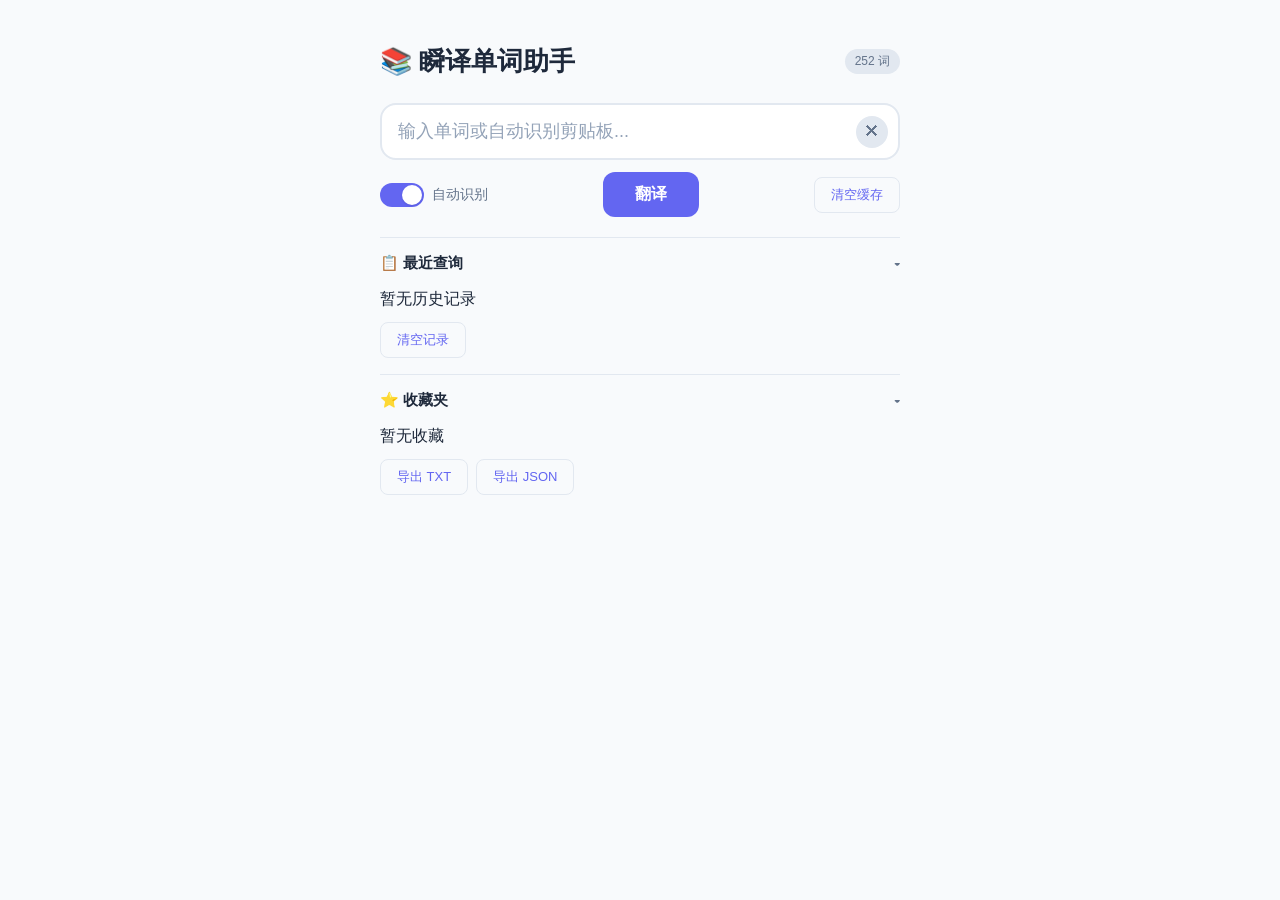
==== word-translator/index.html @ 7c5ebbf1 "重命名文件夹为 word-translator" ====
<!DOCTYPE html>
<html lang="zh-CN">
<head>
    <meta charset="UTF-8">
    <meta name="viewport" content="width=device-width, initial-scale=1.0, user-scalable=no">
    <meta name="apple-mobile-web-app-capable" content="yes">
    <meta name="apple-mobile-web-app-status-bar-style" content="default">
    <title>瞬译单词助手</title>
    <link rel="stylesheet" href="css/style.css">
</head>
<body>
    <div class="app">
        <header class="app-header">
            <h1>📚 瞬译单词助手</h1>
            <span class="dict-count" id="dict-count"></span>
        </header>

        <section class="search-area">
            <div class="input-wrapper">
                <input type="text" id="word-input" placeholder="输入单词或自动识别剪贴板..." autocomplete="off" autocapitalize="off">
                <button id="clear-btn" class="clear-btn" aria-label="清除">✕</button>
            </div>
            <div class="search-actions">
                <label class="clipboard-toggle">
                    <input type="checkbox" id="clipboard-check" checked>
                    <span class="toggle-track"></span>
                    <span class="toggle-label">自动识别</span>
                </label>
                <button id="search-btn" class="btn-primary">翻译</button>
                <button id="clear-cache-btn" class="btn-text" title="清除所有翻译缓存">清空缓存</button>
            </div>
        </section>

        <section id="card-section" class="card-section hidden">
            <div class="word-card" id="word-card">
                <div class="card-header">
                    <div class="word-main">
                        <h2 id="card-word"></h2>
                        <span id="card-level" class="level-tag"></span>
                    </div>
                    <button id="fav-btn" class="fav-btn" title="收藏">☆</button>
                </div>

                <div class="card-phonetic" id="card-phonetic"></div>

                <div class="card-translation">
                    <span id="card-pos" class="pos-tag"></span>
                    <span id="card-meaning"></span>
                </div>

                <div id="card-roots" class="card-roots hidden">
                    <div id="roots-content"></div>
                </div>

                <div id="card-example" class="card-example hidden">
                    <div class="section-title">📖 例句</div>
                    <div id="example-content"></div>
                </div>

                <div class="card-footer">
                    <span id="source-tag" class="source-tag"></span>
                </div>
            </div>
        </section>

        <section class="history-section">
            <button class="collapse-btn" id="history-toggle">
                <span>📋 最近查询</span>
                <span class="collapse-arrow">▾</span>
            </button>
            <div id="history-panel" class="collapse-panel">
                <div id="history-list" class="tag-list"></div>
                <button id="clear-history" class="btn-text">清空记录</button>
            </div>
        </section>

        <section class="fav-section">
            <button class="collapse-btn" id="fav-toggle">
                <span>⭐ 收藏夹</span>
                <span class="collapse-arrow">▾</span>
            </button>
            <div id="fav-panel" class="collapse-panel">
                <div id="fav-list" class="tag-list"></div>
                <div class="fav-actions">
                    <button id="export-txt" class="btn-text">导出 TXT</button>
                    <button id="export-json" class="btn-text">导出 JSON</button>
                </div>
            </div>
        </section>
    </div>

    <div id="toast" class="toast hidden"></div>

    <script src="js/dict.js?v=4"></script>
    <script src="js/api.js?v=4"></script>
    <script src="js/cache.js?v=4"></script>
    <script src="js/llm.js?v=4"></script>
    <script src="js/app.js?v=4"></script>
</body>
</html>
---- word-translator/css/style.css ----
* {
    margin: 0;
    padding: 0;
    box-sizing: border-box;
}

:root {
    --primary: #6366f1;
    --primary-light: #818cf8;
    --primary-dark: #4f46e5;
    --bg: #f8fafc;
    --card-bg: #ffffff;
    --text: #1e293b;
    --text-secondary: #64748b;
    --border: #e2e8f0;
    --success: #10b981;
    --warning: #f59e0b;
    --danger: #ef4444;
    --radius: 16px;
    --shadow: 0 1px 3px rgba(0,0,0,0.06), 0 1px 2px rgba(0,0,0,0.04);
    --shadow-lg: 0 10px 25px rgba(0,0,0,0.08);
}

body {
    font-family: -apple-system, BlinkMacSystemFont, 'Segoe UI', 'PingFang SC', 'Hiragino Sans GB', 'Microsoft YaHei', sans-serif;
    background: var(--bg);
    color: var(--text);
    min-height: 100vh;
    -webkit-font-smoothing: antialiased;
}

.app {
    max-width: 520px;
    margin: 0 auto;
    padding: 20px 16px 40px;
    min-height: 100vh;
}

.app-header {
    display: flex;
    justify-content: space-between;
    align-items: center;
    padding: 20px 0 24px;
}

.app-header h1 {
    font-size: 22px;
    font-weight: 700;
    color: var(--text);
}

.dict-count {
    font-size: 12px;
    color: var(--text-secondary);
    background: var(--border);
    padding: 4px 10px;
    border-radius: 20px;
}

.search-area {
    margin-bottom: 20px;
}

.input-wrapper {
    position: relative;
    margin-bottom: 12px;
}

#word-input {
    width: 100%;
    padding: 16px 48px 16px 16px;
    font-size: 18px;
    border: 2px solid var(--border);
    border-radius: var(--radius);
    background: var(--card-bg);
    outline: none;
    transition: border-color 0.2s, box-shadow 0.2s;
    color: var(--text);
}

#word-input:focus {
    border-color: var(--primary);
    box-shadow: 0 0 0 3px rgba(99, 102, 241, 0.1);
}

#word-input::placeholder {
    color: #94a3b8;
}

.clear-btn {
    position: absolute;
    right: 12px;
    top: 50%;
    transform: translateY(-50%);
    width: 32px;
    height: 32px;
    border-radius: 50%;
    border: none;
    background: var(--border);
    color: var(--text-secondary);
    font-size: 16px;
    cursor: pointer;
    display: flex;
    align-items: center;
    justify-content: center;
    transition: background 0.2s;
}

.clear-btn:hover {
    background: #cbd5e1;
}

.search-actions {
    display: flex;
    justify-content: space-between;
    align-items: center;
}

.clipboard-toggle {
    display: flex;
    align-items: center;
    gap: 8px;
    cursor: pointer;
    user-select: none;
}

.clipboard-toggle input {
    display: none;
}

.toggle-track {
    width: 44px;
    height: 24px;
    border-radius: 24px;
    background: #cbd5e1;
    position: relative;
    transition: background 0.3s;
}

.toggle-track::after {
    content: '';
    position: absolute;
    left: 2px;
    top: 2px;
    width: 20px;
    height: 20px;
    border-radius: 50%;
    background: white;
    transition: transform 0.3s;
    box-shadow: var(--shadow);
}

.clipboard-toggle input:checked + .toggle-track {
    background: var(--primary);
}

.clipboard-toggle input:checked + .toggle-track::after {
    transform: translateX(20px);
}

.toggle-label {
    font-size: 14px;
    color: var(--text-secondary);
}

.btn-primary {
    padding: 12px 32px;
    font-size: 16px;
    font-weight: 600;
    color: white;
    background: var(--primary);
    border: none;
    border-radius: 12px;
    cursor: pointer;
    transition: background 0.2s, transform 0.1s;
}

.btn-primary:active {
    background: var(--primary-dark);
    transform: scale(0.97);
}

.card-section {
    margin-bottom: 20px;
}

.card-section.hidden {
    display: none;
}

.word-card {
    background: var(--card-bg);
    border-radius: var(--radius);
    padding: 24px;
    box-shadow: var(--shadow-lg);
    position: relative;
    overflow: hidden;
}

.word-card::before {
    content: '';
    position: absolute;
    top: 0;
    left: 0;
    right: 0;
    height: 4px;
    background: linear-gradient(90deg, var(--primary), var(--primary-light));
}

.card-header {
    display: flex;
    justify-content: space-between;
    align-items: flex-start;
    margin-bottom: 8px;
}

.word-main {
    display: flex;
    align-items: center;
    gap: 10px;
    flex-wrap: wrap;
}

.card-header h2 {
    font-size: 28px;
    font-weight: 700;
    color: var(--text);
}

.level-tag {
    font-size: 11px;
    padding: 3px 8px;
    border-radius: 10px;
    background: #e0e7ff;
    color: var(--primary);
    font-weight: 600;
}

.level-tag:empty {
    display: none;
}

.fav-btn {
    font-size: 28px;
    border: none;
    background: none;
    cursor: pointer;
    color: #cbd5e1;
    transition: color 0.2s, transform 0.2s;
    padding: 4px;
    line-height: 1;
}

.fav-btn.on {
    color: #f59e0b;
    transform: scale(1.15);
}

.card-phonetic {
    font-size: 16px;
    color: var(--text-secondary);
    margin-bottom: 16px;
    font-family: 'Courier New', monospace;
}

.card-phonetic:empty {
    display: none;
}

.card-translation {
    display: flex;
    align-items: flex-start;
    gap: 8px;
    margin-bottom: 20px;
}

.pos-tag {
    display: inline-block;
    padding: 3px 8px;
    font-size: 13px;
    font-weight: 600;
    background: #f0fdf4;
    color: var(--success);
    border-radius: 6px;
    flex-shrink: 0;
}

.pos-tag:empty {
    display: none;
}

#card-meaning {
    font-size: 20px;
    font-weight: 500;
    color: var(--text);
    line-height: 1.5;
}

.card-roots {
    background: #fefce8;
    border-radius: 12px;
    padding: 16px;
    margin-bottom: 16px;
}

.card-roots.hidden {
    display: none;
}

.section-title {
    font-size: 14px;
    font-weight: 600;
    color: var(--text);
    margin-bottom: 8px;
}

.roots-flow {
    display: flex;
    flex-wrap: wrap;
    align-items: center;
    gap: 6px;
    margin-bottom: 8px;
}

.root-item {
    display: inline-flex;
    flex-direction: column;
    align-items: center;
    padding: 6px 12px;
    background: white;
    border-radius: 8px;
    border: 1px solid #fde68a;
}

.root-part {
    font-size: 15px;
    font-weight: 700;
    color: var(--primary);
}

.root-meaning {
    font-size: 11px;
    color: var(--text-secondary);
}

.root-plus {
    color: #f59e0b;
    font-weight: 700;
    font-size: 14px;
}

.root-arrow {
    color: var(--primary);
    font-weight: 700;
    font-size: 14px;
}

.roots-memory {
    font-size: 14px;
    color: #92400e;
    line-height: 1.6;
    font-style: italic;
}

.card-example {
    margin-bottom: 16px;
}

.card-example.hidden {
    display: none;
}

.example-en {
    font-size: 15px;
    color: var(--text);
    margin-bottom: 4px;
    padding-left: 12px;
    border-left: 3px solid var(--primary);
}

.example-cn {
    font-size: 14px;
    color: var(--text-secondary);
    padding-left: 12px;
    border-left: 3px solid transparent;
}

.card-footer {
    display: flex;
    justify-content: flex-end;
    padding-top: 12px;
    border-top: 1px solid var(--border);
}

.source-tag {
    font-size: 12px;
    padding: 3px 10px;
    border-radius: 10px;
    color: white;
}

.source-tag.local {
    background: var(--success);
}

.source-tag.cache {
    background: #6366f1;
}

.source-tag.llm {
    background: #f59e0b;
}

.source-tag:empty {
    display: none;
}

.collapse-btn {
    width: 100%;
    display: flex;
    justify-content: space-between;
    align-items: center;
    padding: 16px 0;
    background: none;
    border: none;
    border-top: 1px solid var(--border);
    font-size: 15px;
    font-weight: 600;
    color: var(--text);
    cursor: pointer;
}

.collapse-arrow {
    transition: transform 0.3s;
    font-size: 12px;
    color: var(--text-secondary);
}

.collapse-btn.collapsed .collapse-arrow {
    transform: rotate(-90deg);
}

.collapse-panel {
    padding-bottom: 16px;
}

.collapse-panel.hidden {
    display: none;
}

.tag-list {
    display: flex;
    flex-wrap: wrap;
    gap: 8px;
    margin-bottom: 12px;
}

.tag-item {
    padding: 8px 16px;
    background: var(--card-bg);
    border: 1px solid var(--border);
    border-radius: 20px;
    font-size: 14px;
    color: var(--text);
    cursor: pointer;
    transition: all 0.2s;
}

.tag-item:active {
    background: #e0e7ff;
    border-color: var(--primary);
}

.tag-item-empty {
    font-size: 14px;
    color: var(--text-secondary);
    padding: 8px 0;
}

.fav-actions {
    display: flex;
    gap: 8px;
}

.btn-text {
    padding: 8px 16px;
    font-size: 13px;
    color: var(--primary);
    background: none;
    border: 1px solid var(--border);
    border-radius: 8px;
    cursor: pointer;
    transition: background 0.2s;
}

.btn-text:active {
    background: #f1f5f9;
}

.toast {
    position: fixed;
    bottom: 80px;
    left: 50%;
    transform: translateX(-50%);
    background: #1e293b;
    color: white;
    padding: 12px 24px;
    border-radius: 12px;
    font-size: 14px;
    z-index: 1000;
    transition: opacity 0.3s, transform 0.3s;
    box-shadow: 0 10px 25px rgba(0,0,0,0.2);
}

.toast.hidden {
    opacity: 0;
    transform: translateX(-50%) translateY(10px);
    pointer-events: none;
}

@media (min-width: 520px) {
    .app {
        padding: 24px 0 40px;
    }

    .app-header h1 {
        font-size: 26px;
    }

    .card-header h2 {
        font-size: 32px;
    }
}
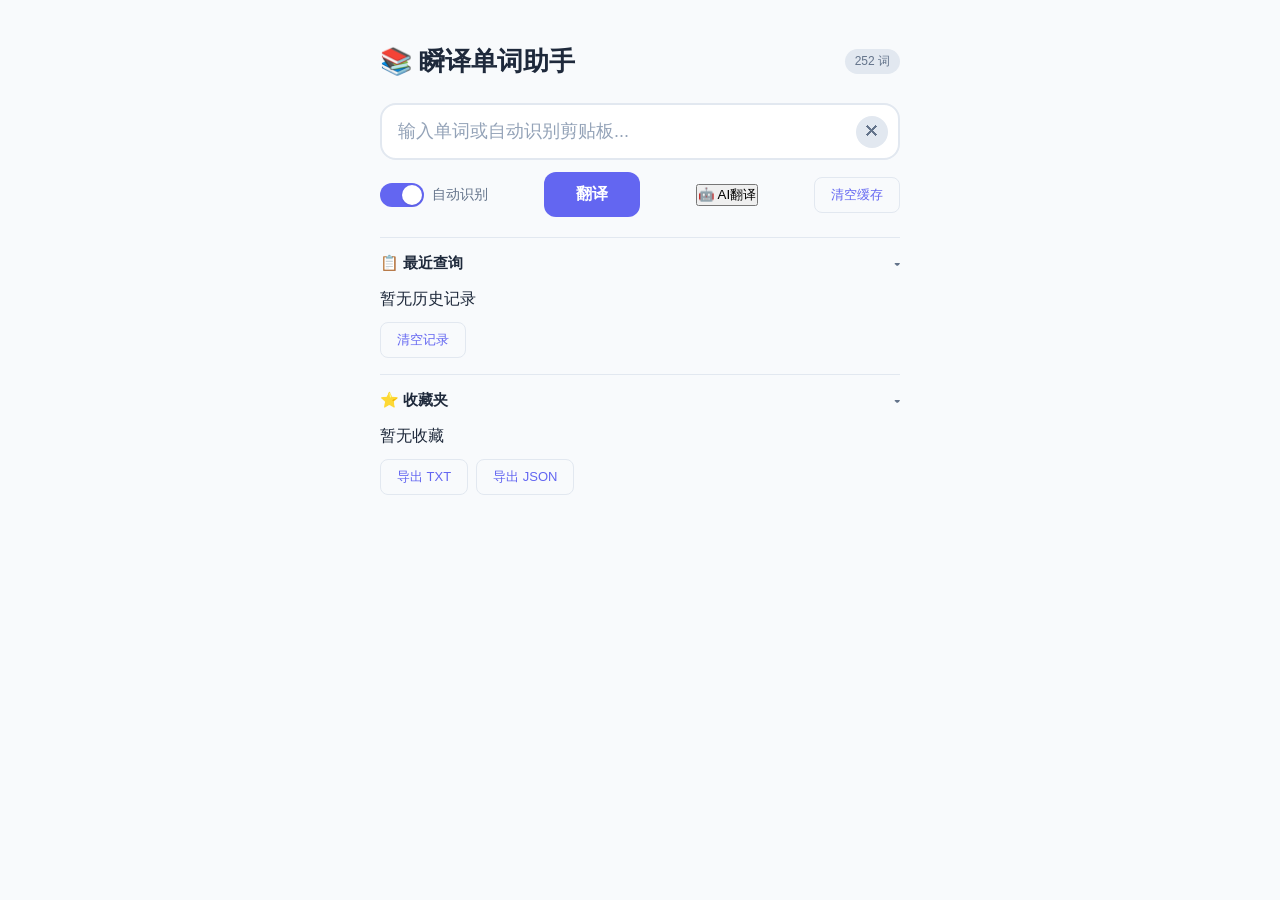
==== commit 52951efb: "Update index.html" ====
--- a/word-translator/index.html
+++ b/word-translator/index.html
@@ -20,13 +20,14 @@
                 <input type="text" id="word-input" placeholder="输入单词或自动识别剪贴板..." autocomplete="off" autocapitalize="off">
                 <button id="clear-btn" class="clear-btn" aria-label="清除">✕</button>
             </div>
-            <div class="search-actions">
+             <div class="search-actions">
                 <label class="clipboard-toggle">
                     <input type="checkbox" id="clipboard-check" checked>
                     <span class="toggle-track"></span>
                     <span class="toggle-label">自动识别</span>
                 </label>
                 <button id="search-btn" class="btn-primary">翻译</button>
+                <button id="ai-translate-btn" class="btn-ai" title="使用AI大模型翻译">🤖 AI翻译</button>
                 <button id="clear-cache-btn" class="btn-text" title="清除所有翻译缓存">清空缓存</button>
             </div>
         </section>
@@ -91,10 +92,10 @@
 
     <div id="toast" class="toast hidden"></div>
 
-    <script src="js/dict.js?v=4"></script>
-    <script src="js/api.js?v=4"></script>
-    <script src="js/cache.js?v=4"></script>
-    <script src="js/llm.js?v=4"></script>
-    <script src="js/app.js?v=4"></script>
+    <script src="js/dict.js"></script>
+    <script src="js/api.js"></script>
+    <script src="js/cache.js"></script>
+    <script src="js/llm.js"></script>
+    <script src="js/app.js"></script>
 </body>
-</html>+</html>
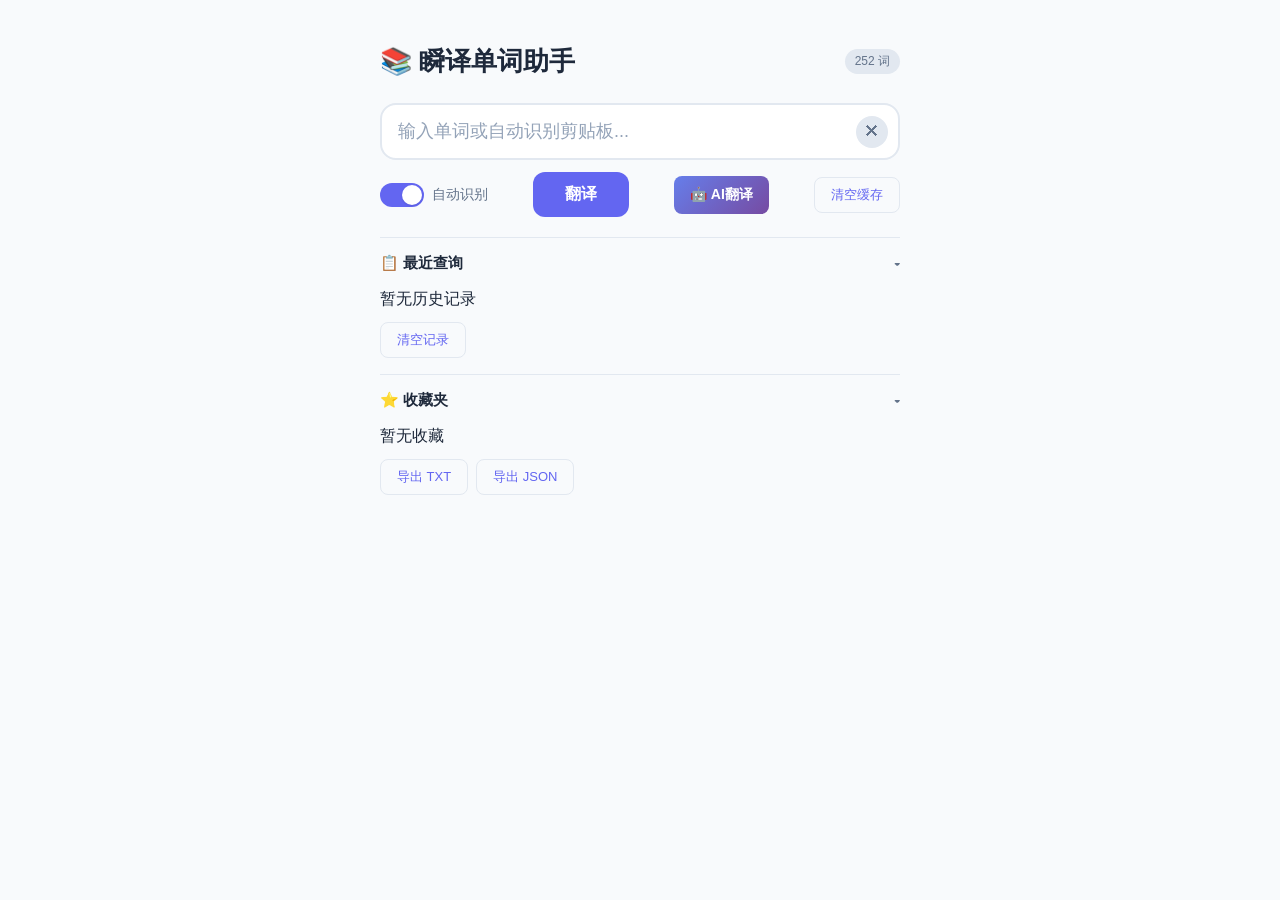
==== commit 0cc2af39: "Add versioning to script file references" ====
--- a/word-translator/index.html
+++ b/word-translator/index.html
@@ -92,10 +92,10 @@
 
     <div id="toast" class="toast hidden"></div>
 
-    <script src="js/dict.js"></script>
-    <script src="js/api.js"></script>
-    <script src="js/cache.js"></script>
-    <script src="js/llm.js"></script>
-    <script src="js/app.js"></script>
+  <script src="js/dict.js?v=6"></script>
+  <script src="js/api.js?v=6"></script>
+  <script src="js/cache.js?v=6"></script>
+  <script src="js/llm.js?v=6"></script>
+  <script src="js/app.js?v=6"></script>
 </body>
 </html>
--- a/word-translator/css/style.css
+++ b/word-translator/css/style.css
@@ -179,7 +179,32 @@
     background: var(--primary-dark);
     transform: scale(0.97);
 }
-
+.btn-ai {
+    padding: 10px 16px;
+    border: none;
+    border-radius: 8px;
+    background: linear-gradient(135deg, #667eea 0%, #764ba2 100%);
+    color: #fff;
+    font-size: 14px;
+    font-weight: 600;
+    cursor: pointer;
+    transition: all 0.2s;
+    white-space: nowrap;
+}
+
+.btn-ai:hover {
+    transform: translateY(-1px);
+    box-shadow: 0 4px 12px rgba(102, 126, 234, 0.4);
+}
+
+.btn-ai:active {
+    transform: translateY(0);
+}
+
+.btn-ai:disabled {
+    opacity: 0.6;
+    cursor: not-allowed;
+}
 .card-section {
     margin-bottom: 20px;
 }
@@ -530,4 +555,4 @@
     .card-header h2 {
         font-size: 32px;
     }
-}+}
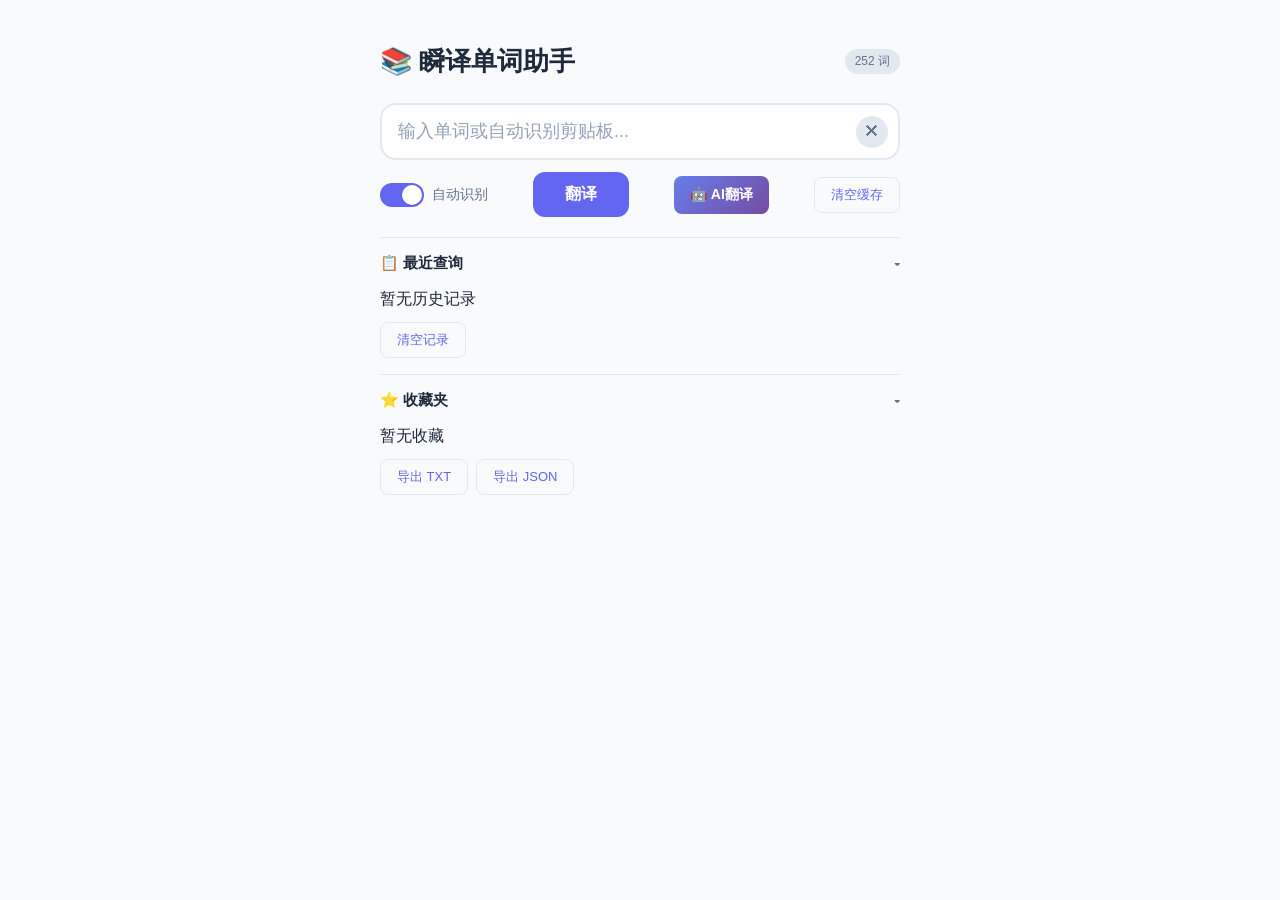
==== commit 34259b92: "Upgrade script files to version 7 Updated script sources to version 7." ====
--- a/word-translator/index.html
+++ b/word-translator/index.html
@@ -14,13 +14,12 @@
             <h1>📚 瞬译单词助手</h1>
             <span class="dict-count" id="dict-count"></span>
         </header>
-
         <section class="search-area">
             <div class="input-wrapper">
                 <input type="text" id="word-input" placeholder="输入单词或自动识别剪贴板..." autocomplete="off" autocapitalize="off">
                 <button id="clear-btn" class="clear-btn" aria-label="清除">✕</button>
             </div>
-             <div class="search-actions">
+            <div class="search-actions">
                 <label class="clipboard-toggle">
                     <input type="checkbox" id="clipboard-check" checked>
                     <span class="toggle-track"></span>
@@ -31,7 +30,6 @@
                 <button id="clear-cache-btn" class="btn-text" title="清除所有翻译缓存">清空缓存</button>
             </div>
         </section>
-
         <section id="card-section" class="card-section hidden">
             <div class="word-card" id="word-card">
                 <div class="card-header">
@@ -41,29 +39,23 @@
                     </div>
                     <button id="fav-btn" class="fav-btn" title="收藏">☆</button>
                 </div>
-
                 <div class="card-phonetic" id="card-phonetic"></div>
-
                 <div class="card-translation">
                     <span id="card-pos" class="pos-tag"></span>
                     <span id="card-meaning"></span>
                 </div>
-
                 <div id="card-roots" class="card-roots hidden">
                     <div id="roots-content"></div>
                 </div>
-
                 <div id="card-example" class="card-example hidden">
                     <div class="section-title">📖 例句</div>
                     <div id="example-content"></div>
                 </div>
-
                 <div class="card-footer">
                     <span id="source-tag" class="source-tag"></span>
                 </div>
             </div>
         </section>
-
         <section class="history-section">
             <button class="collapse-btn" id="history-toggle">
                 <span>📋 最近查询</span>
@@ -74,7 +66,6 @@
                 <button id="clear-history" class="btn-text">清空记录</button>
             </div>
         </section>
-
         <section class="fav-section">
             <button class="collapse-btn" id="fav-toggle">
                 <span>⭐ 收藏夹</span>
@@ -89,13 +80,11 @@
             </div>
         </section>
     </div>
-
     <div id="toast" class="toast hidden"></div>
-
-  <script src="js/dict.js?v=6"></script>
-  <script src="js/api.js?v=6"></script>
-  <script src="js/cache.js?v=6"></script>
-  <script src="js/llm.js?v=6"></script>
-  <script src="js/app.js?v=6"></script>
+    <script src="js/dict.js?v=7"></script>
+    <script src="js/api.js?v=7"></script>
+    <script src="js/cache.js?v=7"></script>
+    <script src="js/llm.js?v=7"></script>
+    <script src="js/app.js?v=7"></script>
 </body>
 </html>
